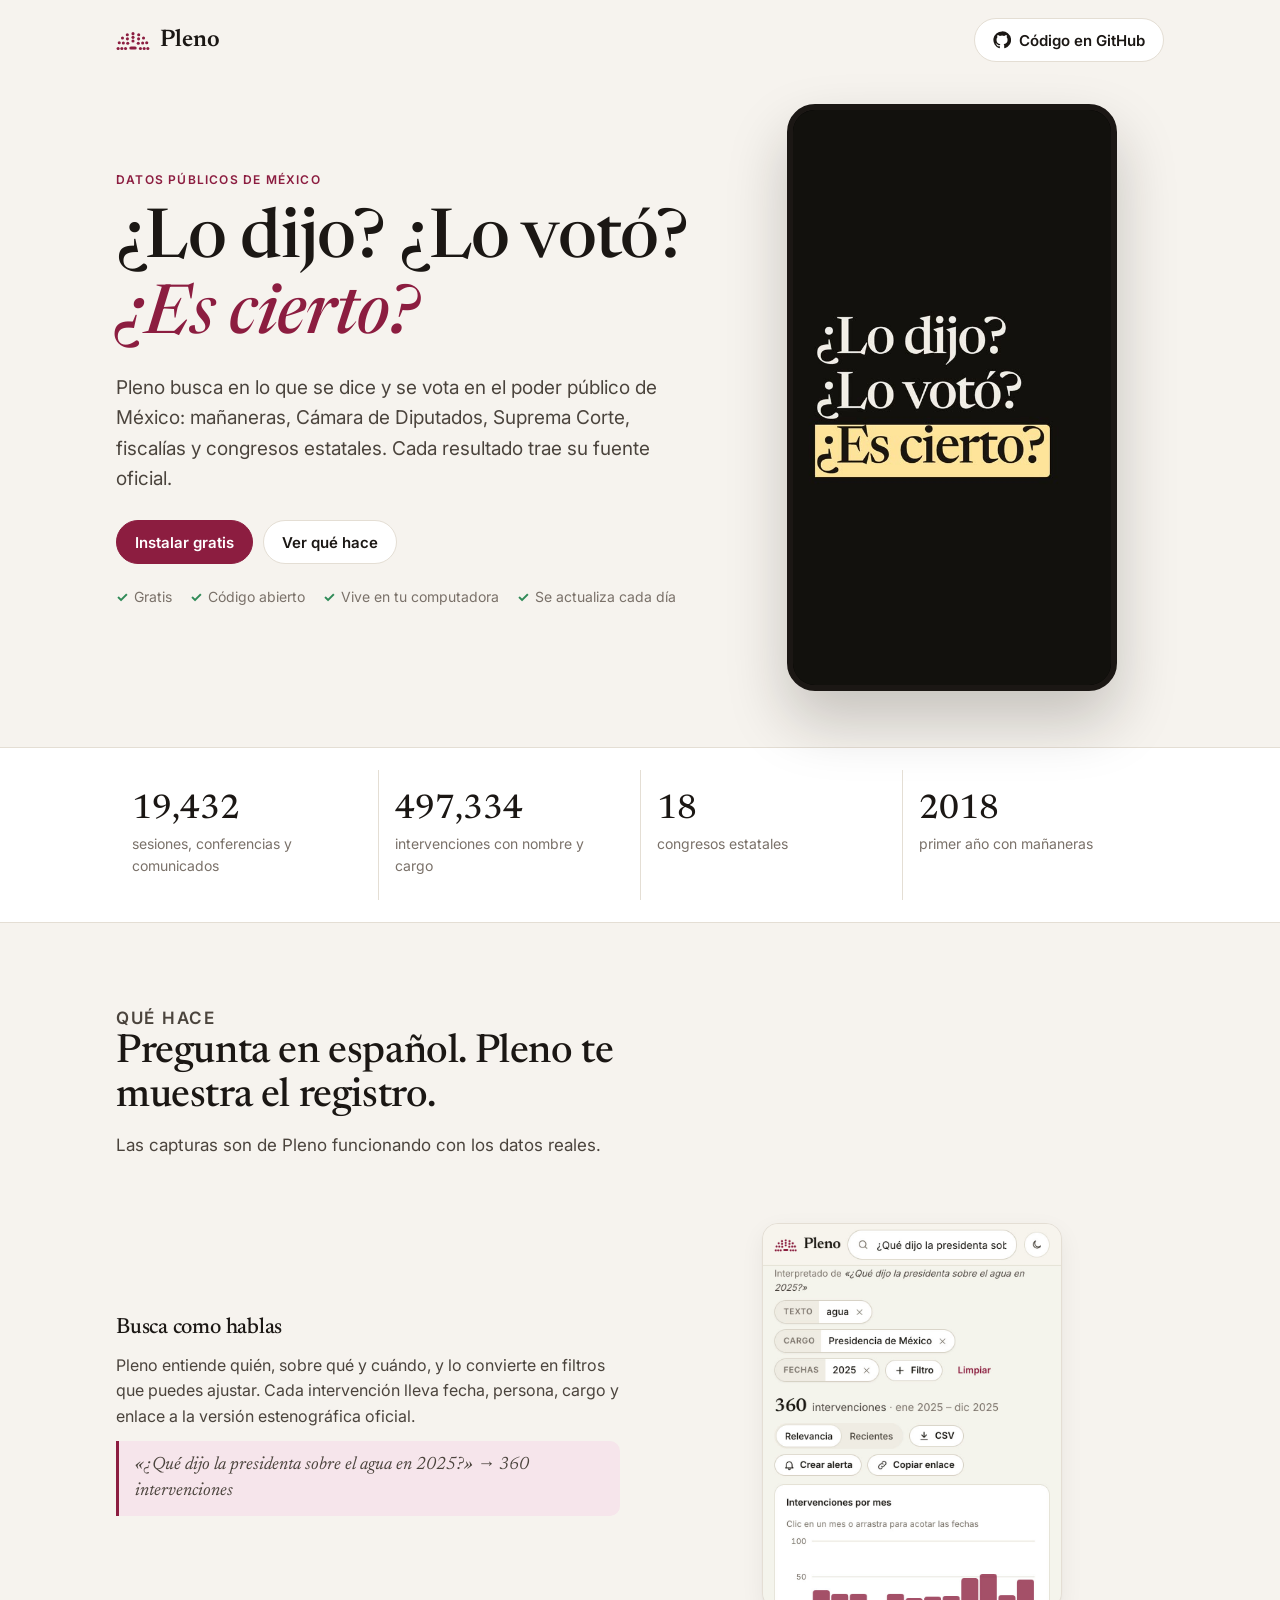
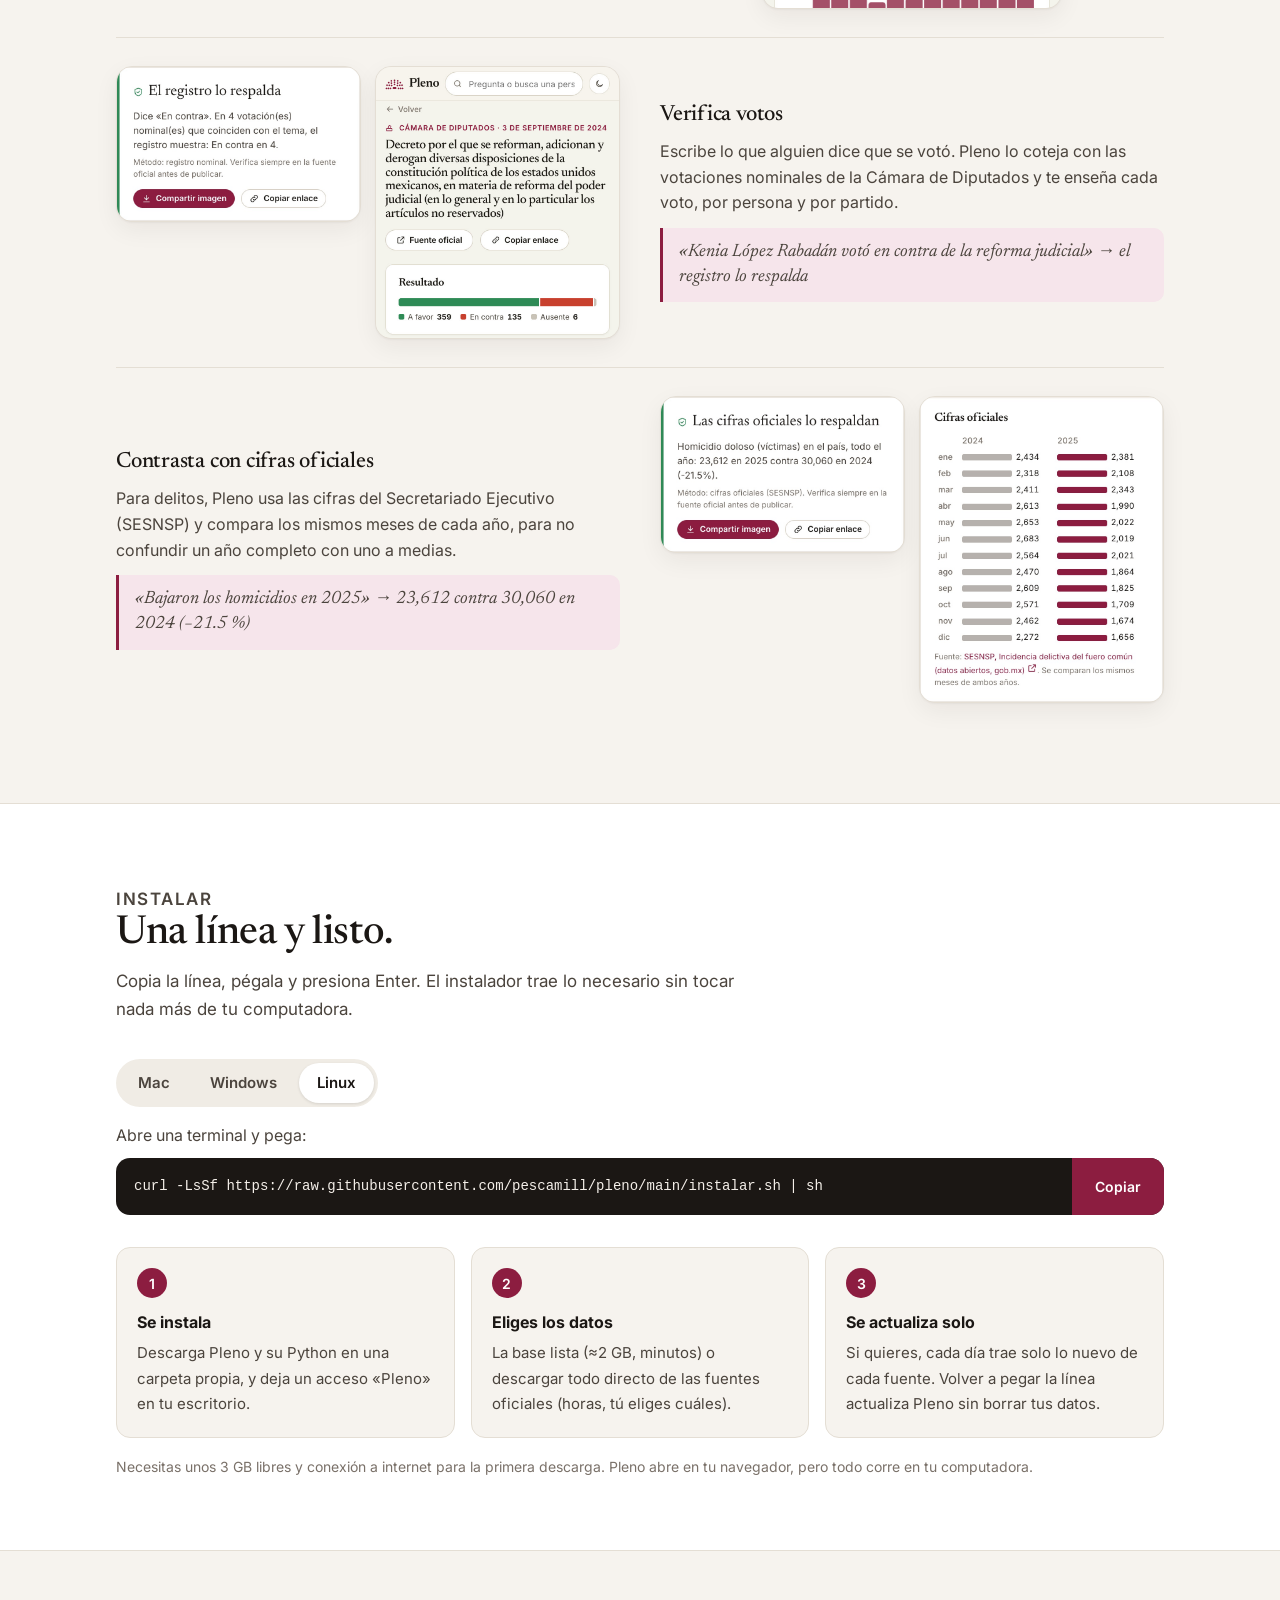
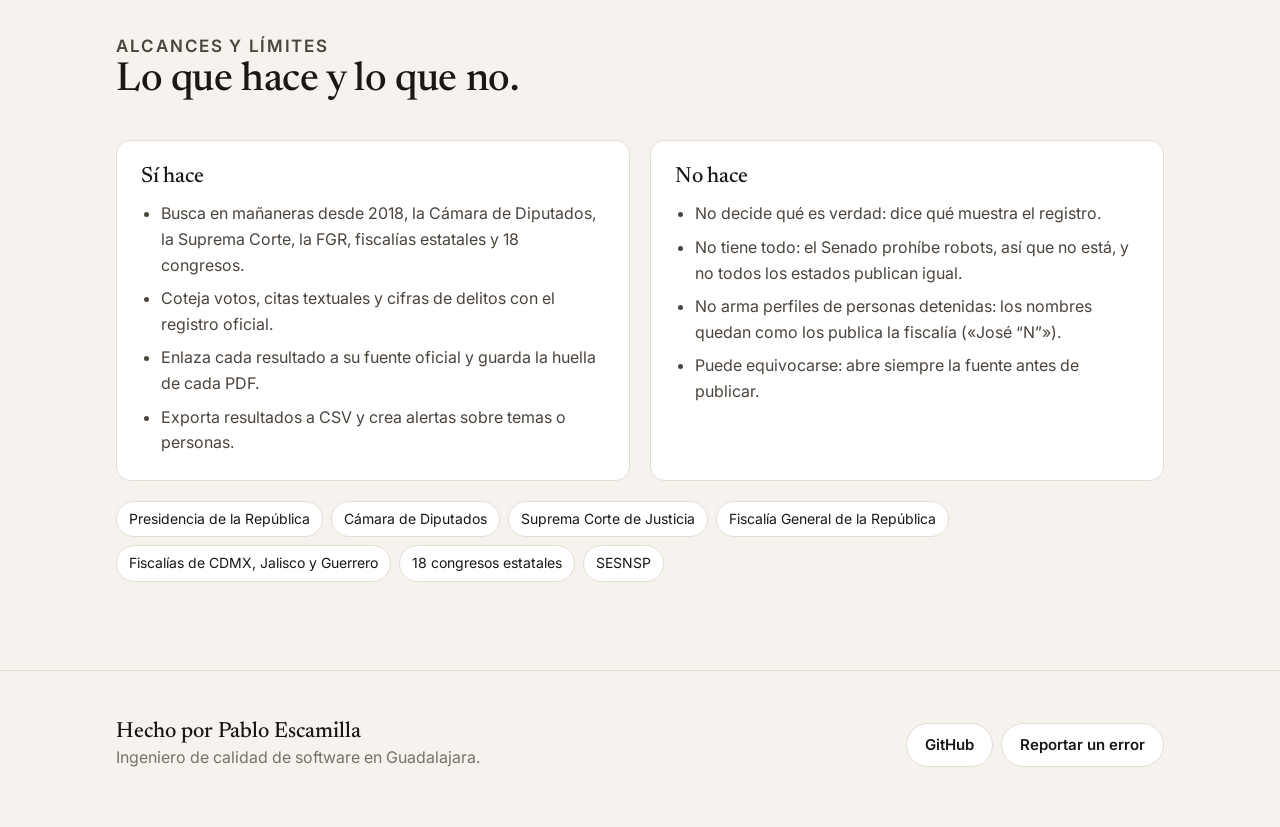
==== sitio/index.html @ 51d38760 "Página de presentación en GitHub Pages" ====
<!doctype html>
<html lang="es">
<head>
<meta charset="utf-8">
<meta name="viewport" content="width=device-width, initial-scale=1">
<title>Pleno</title>
<meta name="description" content="Busca y verifica lo que se dice y se vota en el poder público de México. Gratis, en tu computadora, con la fuente oficial de cada resultado.">
<meta property="og:title" content="Pleno: ¿lo dijo? ¿lo votó? ¿es cierto?">
<meta property="og:description" content="Mañaneras, Cámara de Diputados, Suprema Corte, fiscalías, 18 congresos estatales y cifras oficiales de delitos, en tu computadora.">
<meta property="og:image" content="https://pescamill.github.io/pleno/img/og.png">
<meta property="og:url" content="https://pescamill.github.io/pleno/">
<meta property="og:type" content="website">
<meta name="twitter:card" content="summary_large_image">
<link rel="icon" href="data:image/svg+xml,%3Csvg xmlns='http://www.w3.org/2000/svg' viewBox='0 0 32 22' fill='%238c1d40'%3E%3Ccircle cx='9' cy='19' r='1.6'/%3E%3Ccircle cx='11.05' cy='14.05' r='1.6'/%3E%3Ccircle cx='16' cy='12' r='1.6'/%3E%3Ccircle cx='20.95' cy='14.05' r='1.6'/%3E%3Ccircle cx='23' cy='19' r='1.6'/%3E%3Ccircle cx='5.5' cy='19' r='1.6'/%3E%3Ccircle cx='10.75' cy='9.91' r='1.6'/%3E%3Ccircle cx='16' cy='8.5' r='1.6'/%3E%3Ccircle cx='21.25' cy='9.91' r='1.6'/%3E%3Ccircle cx='26.5' cy='19' r='1.6'/%3E%3Ccircle cx='16' cy='5' r='1.6'/%3E%3C/svg%3E">
<link rel="preconnect" href="https://fonts.googleapis.com">
<link rel="preconnect" href="https://fonts.gstatic.com" crossorigin>
<link rel="stylesheet" href="https://fonts.googleapis.com/css2?family=Inter:wght@400;500;600;700&family=Newsreader:ital,opsz,wght@0,6..72,400;0,6..72,500;0,6..72,600;1,6..72,400&display=swap">
<style>
:root {
  --bg: #f6f3ee; --surface: #ffffff; --surface-2: #f0ece5; --ink: #1b1714; --ink-2: #4b443d; --muted: #7a7169;
  --line: #e4ded4; --accent: #8c1d40; --accent-hover: #741634; --accent-ink: #fff; --accent-soft: #f6e5eb;
  --ok: #2f8a57; --code-bg: #1b1714; --code-ink: #f4efe9;
  --shadow: 0 1px 2px rgba(27,23,20,.04), 0 8px 24px rgba(27,23,20,.06);
  --sans: "Inter", ui-sans-serif, system-ui, -apple-system, "Segoe UI", Roboto, sans-serif;
  --serif: "Newsreader", "Iowan Old Style", Georgia, serif;
  --mono: ui-monospace, "SF Mono", Menlo, Consolas, monospace;
  color-scheme: light;
}
@media (prefers-color-scheme: dark) {
  :root:not([data-theme="light"]) {
    --bg: #12100f; --surface: #1b1816; --surface-2: #24201d; --ink: #f4efe9; --ink-2: #d2c9bf; --muted: #9d948b;
    --line: #2e2925; --accent: #e67d9f; --accent-hover: #f093b1; --accent-ink: #1d0811; --accent-soft: #3a1b26;
    --ok: #4fbf80; --code-bg: #0b0a09; --code-ink: #f4efe9; --shadow: 0 0 0 1px rgba(255,255,255,.03);
    color-scheme: dark;
  }
}
:root[data-theme="dark"] {
  --bg: #12100f; --surface: #1b1816; --surface-2: #24201d; --ink: #f4efe9; --ink-2: #d2c9bf; --muted: #9d948b;
  --line: #2e2925; --accent: #e67d9f; --accent-hover: #f093b1; --accent-ink: #1d0811; --accent-soft: #3a1b26;
  --ok: #4fbf80; --code-bg: #0b0a09; --code-ink: #f4efe9; --shadow: 0 0 0 1px rgba(255,255,255,.03);
  color-scheme: dark;
}
* { box-sizing: border-box; }
html { -webkit-text-size-adjust: 100%; scroll-behavior: smooth; }
body { margin: 0; background: var(--bg); color: var(--ink); font: 16px/1.6 var(--sans); }
a { color: var(--accent); }
img, video { max-width: 100%; height: auto; display: block; }
.wrap { max-width: 1080px; margin: 0 auto; padding: 0 16px; }
h1, h2, h3 { font-family: var(--serif); font-weight: 500; line-height: 1.12; margin: 0; letter-spacing: -.01em; }
h2 { font-size: clamp(28px, 5vw, 40px); }
h3 { font-size: 22px; }
p { margin: 0; }
.eyebrow { font: 600 12px/1.4 var(--sans); letter-spacing: .1em; text-transform: uppercase; color: var(--accent); }
.muted { color: var(--muted); }

header.top { padding: 18px 0; }
header.top .wrap { display: flex; align-items: center; justify-content: space-between; gap: 12px; }
.brand { display: flex; align-items: center; gap: 10px; color: var(--ink); text-decoration: none; font: 600 24px/1 var(--serif); }
.brand svg { width: 34px; height: 24px; color: var(--accent); }
.btn { display: inline-flex; align-items: center; justify-content: center; gap: 8px; min-height: 44px; padding: 0 18px; border-radius: 999px;
  font: 600 15px/1 var(--sans); text-decoration: none; border: 1px solid var(--line); color: var(--ink); background: var(--surface); cursor: pointer; }
.btn:hover { border-color: var(--muted); }
.btn.primary { background: var(--accent); border-color: var(--accent); color: var(--accent-ink); }
.btn.primary:hover { background: var(--accent-hover); }
.btn svg { width: 18px; height: 18px; }

.hero { padding: 24px 0 56px; }
.hero .wrap { display: grid; grid-template-columns: minmax(0, 1.15fr) minmax(0, .85fr); gap: 48px; align-items: center; }
.hero h1 { font-size: clamp(40px, 7.5vw, 68px); margin: 14px 0 18px; }
.hero h1 em { font-style: italic; color: var(--accent); }
.lede { font-size: 19px; color: var(--ink-2); max-width: 34em; }
.cta { display: flex; flex-wrap: wrap; gap: 10px; margin-top: 26px; }
.facts { display: flex; flex-wrap: wrap; gap: 6px 18px; margin-top: 22px; font-size: 14px; color: var(--muted); padding: 0; list-style: none; }
.facts li::before { content: "✓"; color: var(--ok); font-weight: 700; margin-right: 6px; }
.phone { justify-self: center; width: min(100%, 330px); aspect-ratio: 9 / 16; border-radius: 28px; overflow: hidden; background: #000;
  box-shadow: 0 30px 60px rgba(27,23,20,.22); border: 6px solid var(--ink); }
.phone video { width: 100%; height: 100%; object-fit: cover; }

.numbers { border-top: 1px solid var(--line); border-bottom: 1px solid var(--line); background: var(--surface); }
.numbers dl { display: grid; grid-template-columns: repeat(4, minmax(0, 1fr)); margin: 0; }
.numbers div { padding: 22px 16px; border-left: 1px solid var(--line); }
.numbers div:first-child { border-left: 0; }
.numbers dd { margin: 0; font: 500 34px/1.1 var(--serif); }
.numbers dt { color: var(--muted); font-size: 14px; margin-top: 4px; }

section.block { padding: 72px 0; }
.section-head { max-width: 40em; margin-bottom: 36px; }
.section-head p { margin-top: 12px; color: var(--ink-2); font-size: 17px; }

.feature { display: grid; grid-template-columns: minmax(0, 1fr) minmax(0, 1fr); gap: 40px; align-items: center; padding: 28px 0; }
.feature + .feature { border-top: 1px solid var(--line); }
.feature:nth-of-type(even) .shots { order: -1; }
.feature .text p { margin-top: 12px; color: var(--ink-2); }
.feature .ask { margin-top: 16px; padding: 12px 16px; border-left: 3px solid var(--accent); background: var(--accent-soft); border-radius: 0 10px 10px 0;
  font: italic 18px/1.4 var(--serif); }
.shots { display: flex; gap: 14px; justify-content: center; align-items: flex-start; }
.shot { width: min(100%, 300px); border-radius: 16px; border: 1px solid var(--line); box-shadow: var(--shadow); background: var(--surface); }
.shots.pair .shot { width: calc(50% - 7px); }

.install { background: var(--surface); border-top: 1px solid var(--line); border-bottom: 1px solid var(--line); }
.tabs { display: inline-flex; gap: 4px; padding: 4px; background: var(--surface-2); border-radius: 999px; margin-bottom: 16px; }
.tabs button { min-height: 40px; padding: 0 18px; border: 0; border-radius: 999px; background: transparent; color: var(--ink-2); font: 600 15px var(--sans); cursor: pointer; }
.tabs button[aria-selected="true"] { background: var(--surface); color: var(--ink); box-shadow: 0 1px 3px rgba(27,23,20,.12); }
.cmd-where { color: var(--ink-2); margin-bottom: 10px; }
.cmd { display: flex; align-items: stretch; background: var(--code-bg); color: var(--code-ink); border-radius: 14px; overflow: hidden; }
.cmd code { flex: 1; min-width: 0; padding: 18px; font: 14px/1.5 var(--mono); overflow-x: auto; white-space: nowrap; }
.cmd button { flex: none; border: 0; padding: 0 18px; background: var(--accent); color: var(--accent-ink); font: 600 14px var(--sans); cursor: pointer; min-width: 92px; }
.steps { list-style: none; padding: 0; margin: 32px 0 0; display: grid; grid-template-columns: repeat(3, minmax(0, 1fr)); gap: 16px; counter-reset: s; }
.steps li { counter-increment: s; padding: 20px; border: 1px solid var(--line); border-radius: 14px; background: var(--bg); }
.steps li::before { content: counter(s); display: grid; place-items: center; width: 30px; height: 30px; border-radius: 50%; background: var(--accent); color: var(--accent-ink);
  font: 600 14px var(--sans); margin-bottom: 12px; }
.steps b { display: block; margin-bottom: 4px; }
.steps span { color: var(--ink-2); font-size: 15px; }
.req { margin-top: 18px; font-size: 14px; color: var(--muted); }

.two { display: grid; grid-template-columns: minmax(0, 1fr) minmax(0, 1fr); gap: 20px; }
.card { padding: 24px; border: 1px solid var(--line); border-radius: 14px; background: var(--surface); }
.card h3 { margin-bottom: 12px; }
.card ul { margin: 0; padding-left: 20px; color: var(--ink-2); }
.card li + li { margin-top: 8px; }
.sources { display: flex; flex-wrap: wrap; gap: 8px; margin-top: 20px; padding: 0; list-style: none; }
.sources li { padding: 6px 12px; border: 1px solid var(--line); border-radius: 999px; background: var(--surface); font-size: 14px; }

footer { padding: 48px 0 56px; border-top: 1px solid var(--line); }
footer .wrap { display: flex; flex-wrap: wrap; gap: 16px 32px; justify-content: space-between; align-items: center; }
footer .by { font: 500 22px/1.2 var(--serif); }
footer nav { display: flex; flex-wrap: wrap; gap: 8px; }

@media (max-width: 820px) {
  .hero .wrap, .feature, .two { grid-template-columns: minmax(0, 1fr); gap: 28px; }
  .feature:nth-of-type(even) .shots { order: 0; }
  .shots.pair { flex-direction: column; align-items: center; }
  .shots.pair .shot, .shot { width: min(100%, 340px); }
  .numbers dl { grid-template-columns: repeat(2, minmax(0, 1fr)); }
  .numbers div:nth-child(3) { border-left: 0; }
  .numbers div:nth-child(n+3) { border-top: 1px solid var(--line); }
  .steps { grid-template-columns: minmax(0, 1fr); }
  section.block { padding: 52px 0; }
  .phone { width: min(100%, 280px); }
}
@media (max-width: 420px) {
  .top .btn span { display: none; }
  .numbers dd { font-size: 28px; }
  .cmd { flex-direction: column; }
  .cmd button { min-height: 44px; }
}
@media (prefers-reduced-motion: reduce) { html { scroll-behavior: auto; } }
</style>
</head>
<body>

<header class="top">
  <div class="wrap">
    <a class="brand" href="./" aria-label="Pleno">
      <svg viewBox="0 0 32 22" fill="currentColor" aria-hidden="true"><circle cx="9.00" cy="19.00" r="1.45"/><circle cx="11.05" cy="14.05" r="1.45"/><circle cx="16.00" cy="12.00" r="1.45"/><circle cx="20.95" cy="14.05" r="1.45"/><circle cx="23.00" cy="19.00" r="1.45"/><circle cx="5.50" cy="19.00" r="1.45"/><circle cx="6.91" cy="13.75" r="1.45"/><circle cx="10.75" cy="9.91" r="1.45"/><circle cx="16.00" cy="8.50" r="1.45"/><circle cx="21.25" cy="9.91" r="1.45"/><circle cx="25.09" cy="13.75" r="1.45"/><circle cx="26.50" cy="19.00" r="1.45"/><circle cx="2.00" cy="19.00" r="1.45"/><circle cx="3.07" cy="13.64" r="1.45"/><circle cx="6.10" cy="9.10" r="1.45"/><circle cx="10.64" cy="6.07" r="1.45"/><circle cx="16.00" cy="5.00" r="1.45"/><circle cx="21.36" cy="6.07" r="1.45"/><circle cx="25.90" cy="9.10" r="1.45"/><circle cx="28.93" cy="13.64" r="1.45"/><circle cx="30.00" cy="19.00" r="1.45"/><rect x="12.5" y="17" width="7" height="3" rx="1.5"/></svg>
      Pleno
    </a>
    <a class="btn" href="https://github.com/pescamill/pleno">
      <svg viewBox="0 0 24 24" fill="currentColor" aria-hidden="true"><path d="M12 .5a11.5 11.5 0 0 0-3.64 22.41c.58.1.79-.25.79-.56v-2c-3.2.7-3.87-1.37-3.87-1.37-.53-1.33-1.28-1.69-1.28-1.69-1.05-.71.08-.7.08-.7 1.16.08 1.77 1.19 1.77 1.19 1.03 1.77 2.7 1.26 3.36.96.1-.75.4-1.26.73-1.55-2.55-.29-5.24-1.28-5.24-5.69 0-1.26.45-2.29 1.19-3.1-.12-.29-.52-1.46.11-3.05 0 0 .97-.31 3.17 1.18a11 11 0 0 1 5.77 0c2.2-1.49 3.17-1.18 3.17-1.18.63 1.59.23 2.76.11 3.05.74.81 1.19 1.84 1.19 3.1 0 4.42-2.69 5.39-5.26 5.68.41.36.78 1.06.78 2.14v3.17c0 .31.21.67.8.56A11.5 11.5 0 0 0 12 .5Z"/></svg>
      <span>Código en GitHub</span>
    </a>
  </div>
</header>

<main>
  <section class="hero">
    <div class="wrap">
      <div>
        <p class="eyebrow">Datos públicos de México</p>
        <h1>¿Lo dijo? ¿Lo votó? <em>¿Es cierto?</em></h1>
        <p class="lede">Pleno busca en lo que se dice y se vota en el poder público de México: mañaneras, Cámara de Diputados, Suprema Corte, fiscalías y congresos estatales. Cada resultado trae su fuente oficial.</p>
        <div class="cta">
          <a class="btn primary" href="#instalar">Instalar gratis</a>
          <a class="btn" href="#que-hace">Ver qué hace</a>
        </div>
        <ul class="facts">
          <li>Gratis</li><li>Código abierto</li><li>Vive en tu computadora</li><li>Se actualiza cada día</li>
        </ul>
      </div>
      <div class="phone">
        <video src="reel.mp4" poster="img/poster.jpg" autoplay muted loop playsinline preload="metadata" aria-label="Video de presentación de Pleno"></video>
      </div>
    </div>
  </section>

  <section class="numbers" aria-label="Lo que contiene">
    <div class="wrap">
      <dl>
        <div><dd>19,432</dd><dt>sesiones, conferencias y comunicados</dt></div>
        <div><dd>497,334</dd><dt>intervenciones con nombre y cargo</dt></div>
        <div><dd>18</dd><dt>congresos estatales</dt></div>
        <div><dd>2018</dd><dt>primer año con mañaneras</dt></div>
      </dl>
    </div>
  </section>

  <section class="block" id="que-hace">
    <div class="wrap">
      <div class="section-head">
        <p class="eyebrow">Qué hace</p>
        <h2>Pregunta en español. Pleno te muestra el registro.</h2>
        <p>Las capturas son de Pleno funcionando con los datos reales.</p>
      </div>

      <article class="feature">
        <div class="text">
          <h3>Busca como hablas</h3>
          <p>Pleno entiende quién, sobre qué y cuándo, y lo convierte en filtros que puedes ajustar. Cada intervención lleva fecha, persona, cargo y enlace a la versión estenográfica oficial.</p>
          <p class="ask">«¿Qué dijo la presidenta sobre el agua en 2025?» → 360 intervenciones</p>
        </div>
        <div class="shots"><img class="shot" src="img/buscar.jpg" alt="Resultados de búsqueda: 360 intervenciones de la Presidencia sobre agua en 2025, con gráfica por mes" loading="lazy" width="840" height="1080"></div>
      </article>

      <article class="feature">
        <div class="text">
          <h3>Verifica votos</h3>
          <p>Escribe lo que alguien dice que se votó. Pleno lo coteja con las votaciones nominales de la Cámara de Diputados y te enseña cada voto, por persona y por partido.</p>
          <p class="ask">«Kenia López Rabadán votó en contra de la reforma judicial» → el registro lo respalda</p>
        </div>
        <div class="shots pair">
          <img class="shot" src="img/voto.jpg" alt="Verificación: el registro lo respalda, en contra en 4 votaciones nominales" loading="lazy" width="776" height="494">
          <img class="shot" src="img/votacion.jpg" alt="Votación de la reforma judicial del 3 de septiembre de 2024: 359 a favor, 135 en contra, 6 ausentes" loading="lazy" width="840" height="940">
        </div>
      </article>

      <article class="feature">
        <div class="text">
          <h3>Contrasta con cifras oficiales</h3>
          <p>Para delitos, Pleno usa las cifras del Secretariado Ejecutivo (SESNSP) y compara los mismos meses de cada año, para no confundir un año completo con uno a medias.</p>
          <p class="ask">«Bajaron los homicidios en 2025» → 23,612 contra 30,060 en 2024 (−21.5 %)</p>
        </div>
        <div class="shots pair">
          <img class="shot" src="img/cifra.jpg" alt="Verificación: las cifras oficiales lo respaldan" loading="lazy" width="776" height="494">
          <img class="shot" src="img/cifra-tabla.jpg" alt="Tabla mensual de homicidio doloso, 2024 contra 2025" loading="lazy" width="776" height="972">
        </div>
      </article>
    </div>
  </section>

  <section class="block install" id="instalar">
    <div class="wrap">
      <div class="section-head">
        <p class="eyebrow">Instalar</p>
        <h2>Una línea y listo.</h2>
        <p>Copia la línea, pégala y presiona Enter. El instalador trae lo necesario sin tocar nada más de tu computadora.</p>
      </div>

      <div class="tabs" role="tablist" aria-label="Sistema operativo">
        <button role="tab" id="tab-mac" aria-controls="panel" data-os="mac">Mac</button>
        <button role="tab" id="tab-win" aria-controls="panel" data-os="win">Windows</button>
        <button role="tab" id="tab-linux" aria-controls="panel" data-os="linux">Linux</button>
      </div>
      <div id="panel" role="tabpanel">
        <p class="cmd-where" id="where"></p>
        <div class="cmd"><code id="cmd"></code><button type="button" id="copy">Copiar</button></div>
      </div>

      <ol class="steps">
        <li><b>Se instala</b><span>Descarga Pleno y su Python en una carpeta propia, y deja un acceso «Pleno» en tu escritorio.</span></li>
        <li><b>Eliges los datos</b><span>La base lista (≈2 GB, minutos) o descargar todo directo de las fuentes oficiales (horas, tú eliges cuáles).</span></li>
        <li><b>Se actualiza solo</b><span>Si quieres, cada día trae solo lo nuevo de cada fuente. Volver a pegar la línea actualiza Pleno sin borrar tus datos.</span></li>
      </ol>
      <p class="req">Necesitas unos 3 GB libres y conexión a internet para la primera descarga. Pleno abre en tu navegador, pero todo corre en tu computadora.</p>
    </div>
  </section>

  <section class="block">
    <div class="wrap">
      <div class="section-head">
        <p class="eyebrow">Alcances y límites</p>
        <h2>Lo que hace y lo que no.</h2>
      </div>
      <div class="two">
        <div class="card">
          <h3>Sí hace</h3>
          <ul>
            <li>Busca en mañaneras desde 2018, la Cámara de Diputados, la Suprema Corte, la FGR, fiscalías estatales y 18 congresos.</li>
            <li>Coteja votos, citas textuales y cifras de delitos con el registro oficial.</li>
            <li>Enlaza cada resultado a su fuente oficial y guarda la huella de cada PDF.</li>
            <li>Exporta resultados a CSV y crea alertas sobre temas o personas.</li>
          </ul>
        </div>
        <div class="card">
          <h3>No hace</h3>
          <ul>
            <li>No decide qué es verdad: dice qué muestra el registro.</li>
            <li>No tiene todo: el Senado prohíbe robots, así que no está, y no todos los estados publican igual.</li>
            <li>No arma perfiles de personas detenidas: los nombres quedan como los publica la fiscalía («José “N”»).</li>
            <li>Puede equivocarse: abre siempre la fuente antes de publicar.</li>
          </ul>
        </div>
      </div>
      <ul class="sources" aria-label="Fuentes">
        <li>Presidencia de la República</li><li>Cámara de Diputados</li><li>Suprema Corte de Justicia</li><li>Fiscalía General de la República</li>
        <li>Fiscalías de CDMX, Jalisco y Guerrero</li><li>18 congresos estatales</li><li>SESNSP</li>
      </ul>
    </div>
  </section>
</main>

<footer>
  <div class="wrap">
    <div>
      <p class="by">Hecho por Pablo Escamilla</p>
      <p class="muted">Ingeniero de calidad de software en Guadalajara.</p>
    </div>
    <nav>
      <a class="btn" href="https://github.com/pescamill">GitHub</a>
      <a class="btn" href="https://github.com/pescamill/pleno/issues">Reportar un error</a>
    </nav>
  </div>
</footer>

<script>
const BASE = "https://raw.githubusercontent.com/pescamill/pleno/main/";
const OS = {
  mac: { where: "Abre Terminal (búscala con ⌘ + espacio) y pega:", cmd: `curl -LsSf ${BASE}instalar.sh | sh` },
  linux: { where: "Abre una terminal y pega:", cmd: `curl -LsSf ${BASE}instalar.sh | sh` },
  win: { where: "Abre PowerShell (búscalo en el menú Inicio) y pega:", cmd: `irm ${BASE}instalar.ps1 | iex` },
};
const tabs = [...document.querySelectorAll("[data-os]")];
function pick(os) {
  tabs.forEach(t => { const on = t.dataset.os === os; t.setAttribute("aria-selected", on); t.tabIndex = on ? 0 : -1; });
  document.getElementById("where").textContent = OS[os].where;
  document.getElementById("cmd").textContent = OS[os].cmd;
}
tabs.forEach((t, i) => {
  t.onclick = () => pick(t.dataset.os);
  t.onkeydown = e => {
    const d = e.key === "ArrowRight" ? 1 : e.key === "ArrowLeft" ? -1 : 0;
    if (d) { const n = tabs[(i + d + tabs.length) % tabs.length]; n.focus(); pick(n.dataset.os); }
  };
});
const ua = navigator.userAgent;
pick(/Windows/.test(ua) ? "win" : /Linux/.test(ua) && !/Android/.test(ua) ? "linux" : "mac");

const copy = document.getElementById("copy");
copy.onclick = async () => {
  const text = document.getElementById("cmd").textContent;
  try { await navigator.clipboard.writeText(text); }
  catch { const r = document.createRange(); r.selectNodeContents(document.getElementById("cmd")); getSelection().removeAllRanges(); getSelection().addRange(r); document.execCommand("copy"); }
  copy.textContent = "Copiado";
  setTimeout(() => (copy.textContent = "Copiar"), 1800);
};
</script>
</body>
</html>
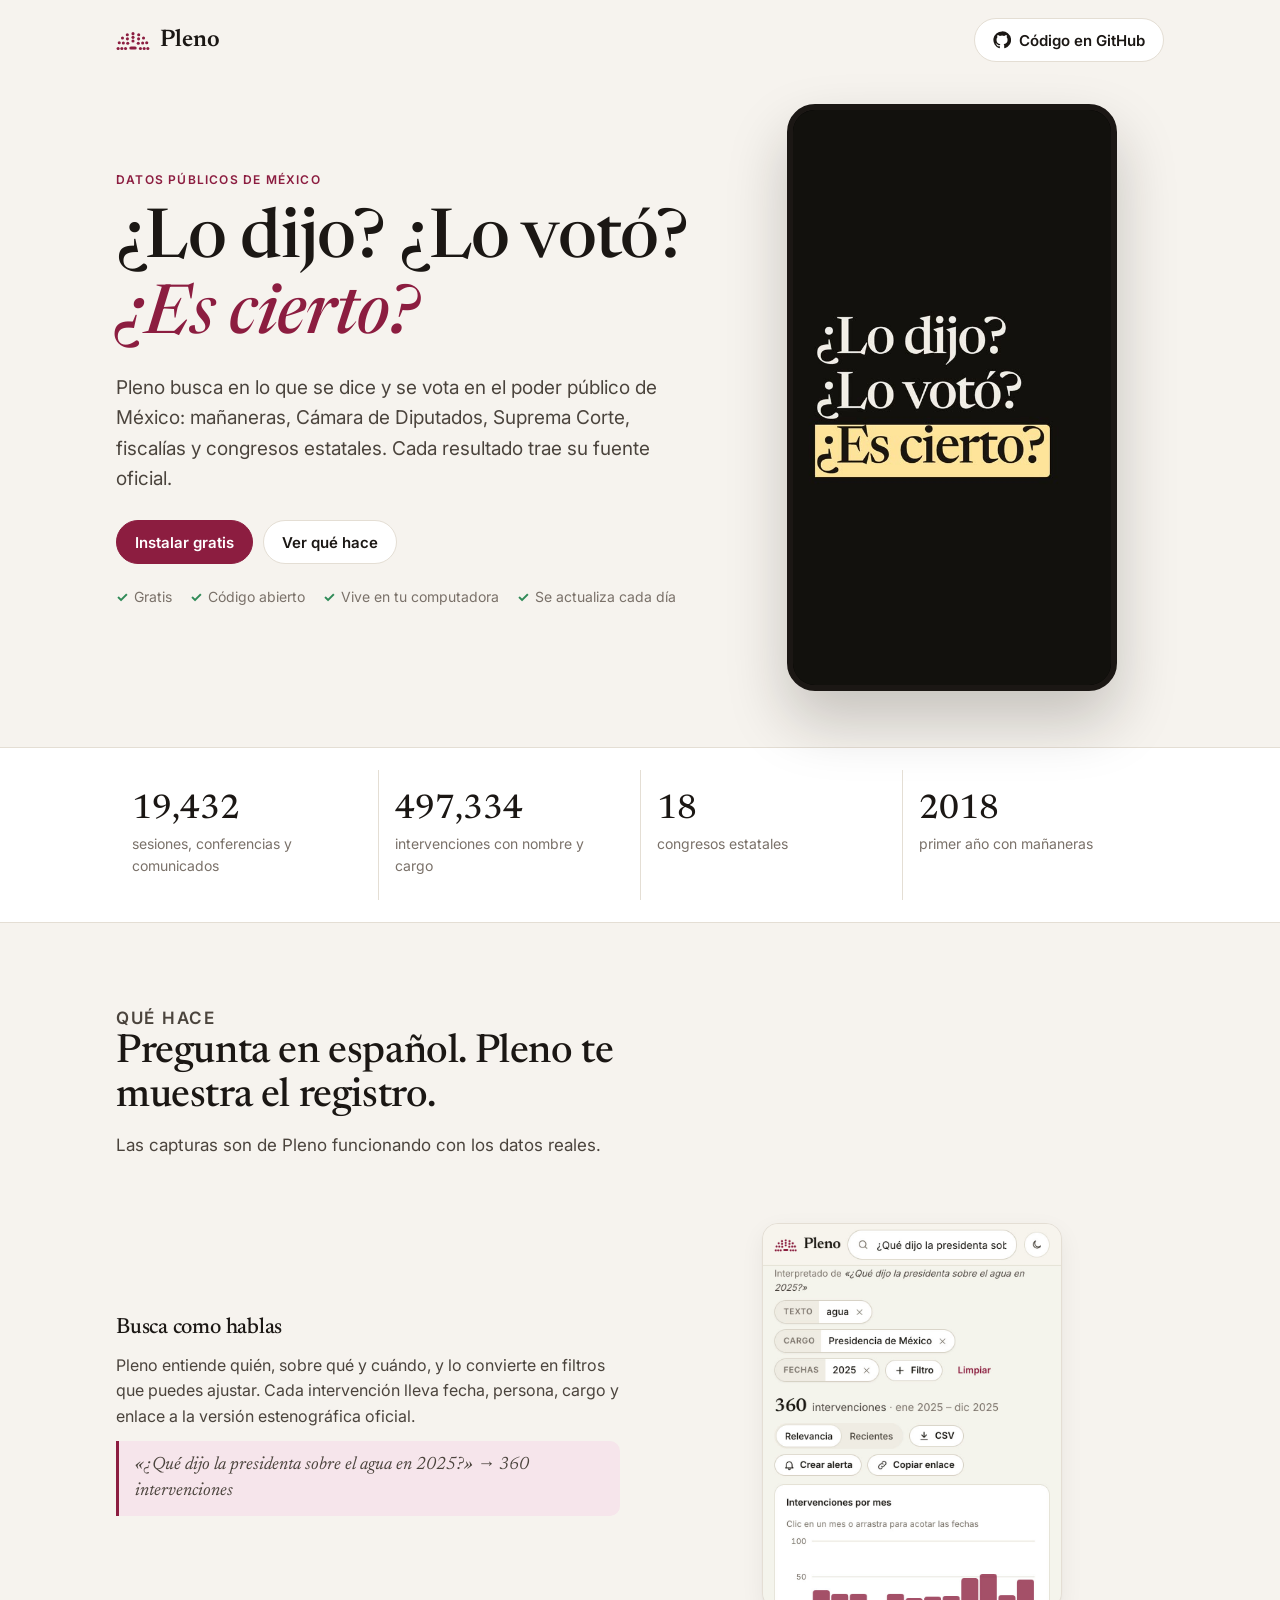
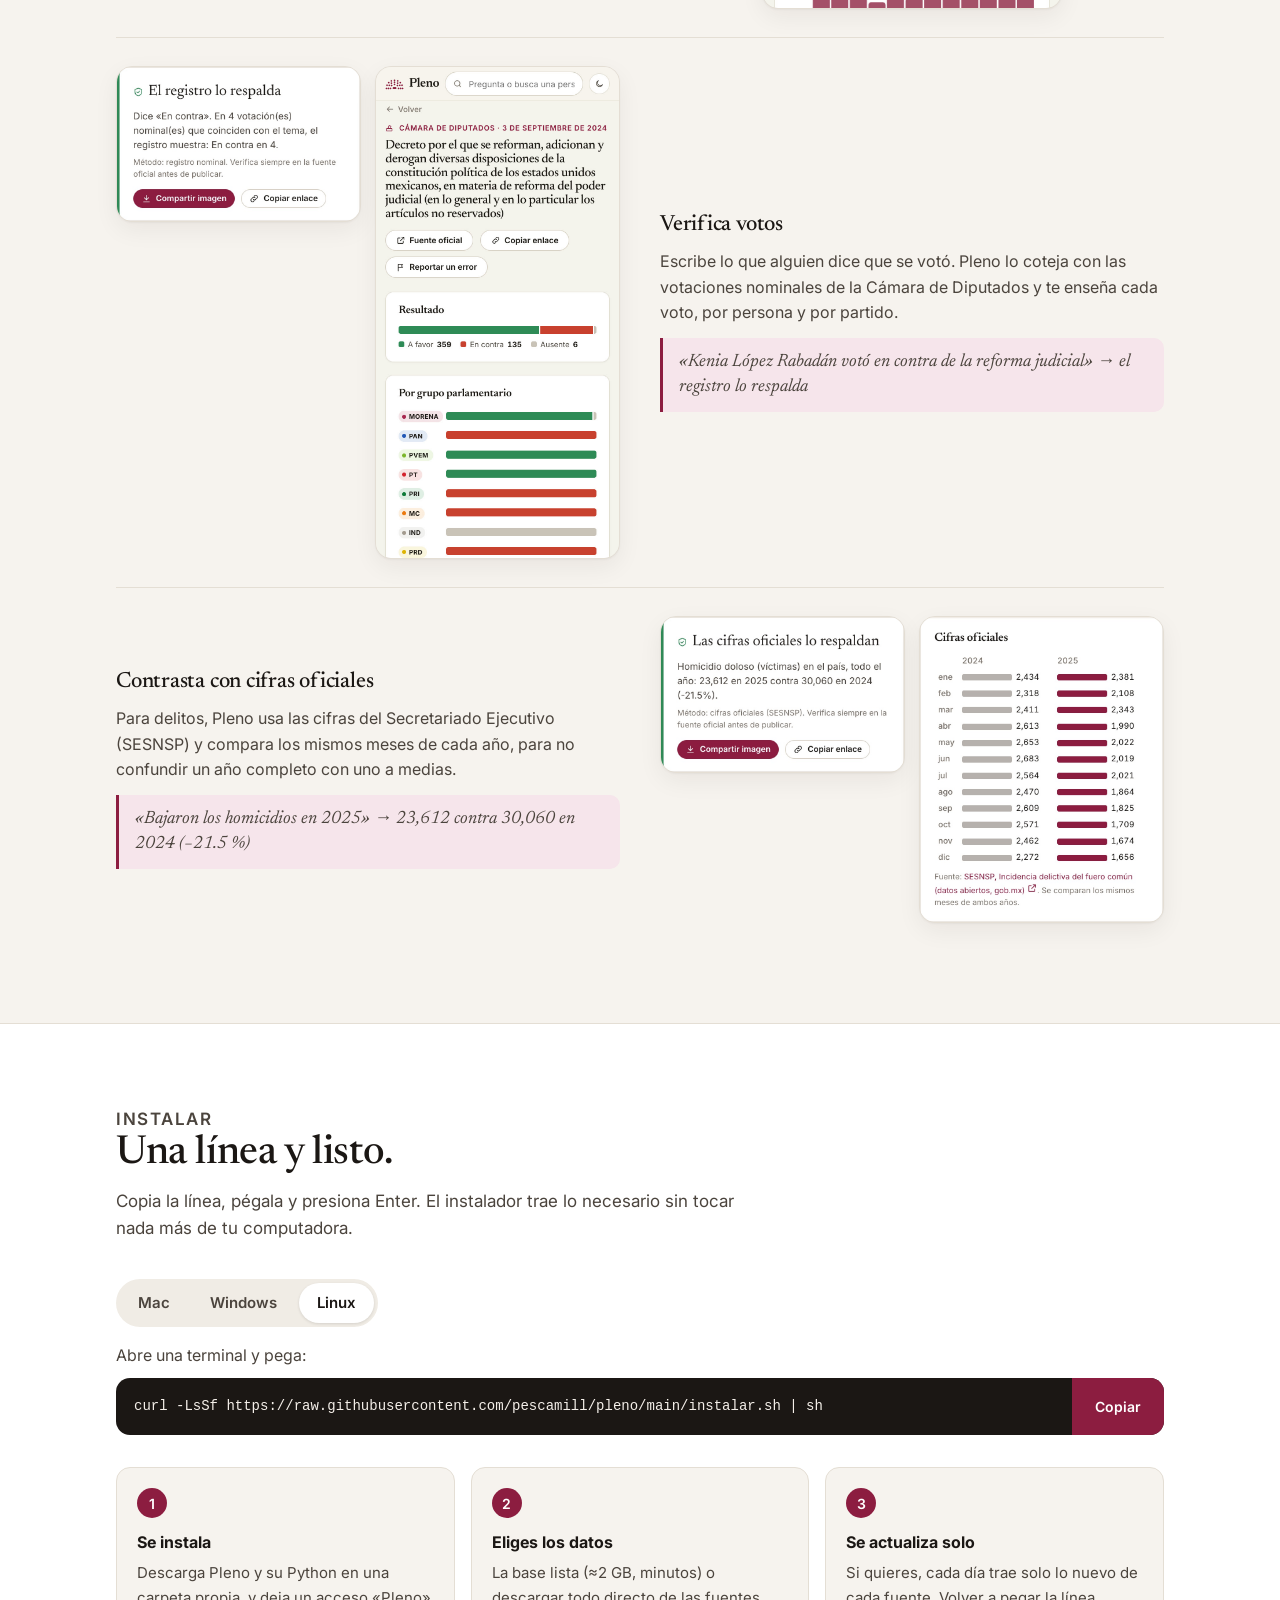
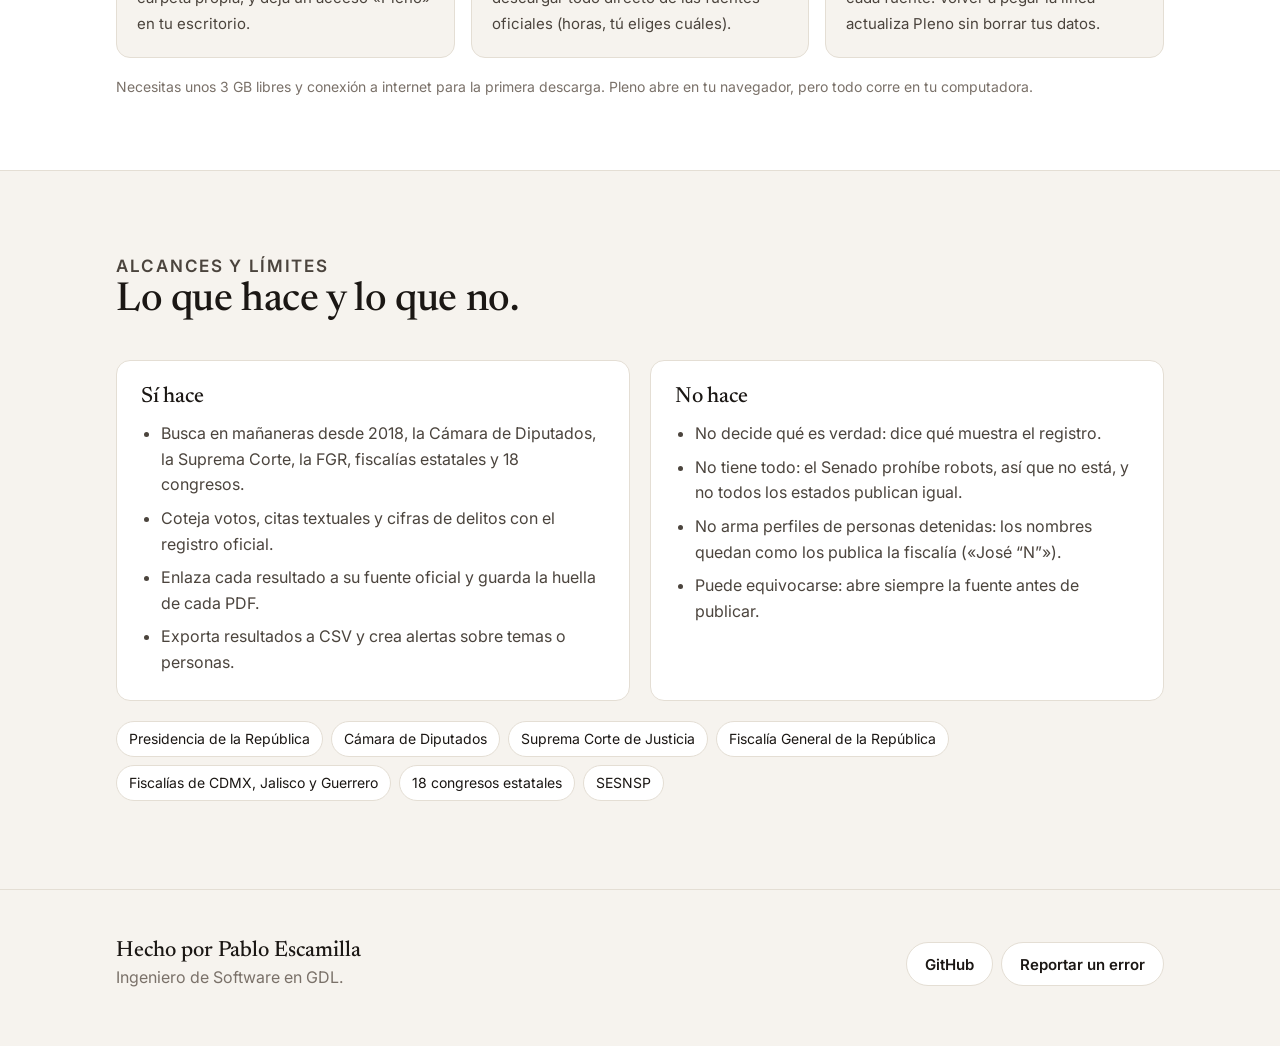
==== commit 916499cc: "Reportes de error, partido de cada voto según el resumen oficial y licencia MIT" ====
--- a/sitio/index.html
+++ b/sitio/index.html
@@ -219,7 +219,7 @@
         </div>
         <div class="shots pair">
           <img class="shot" src="img/voto.jpg" alt="Verificación: el registro lo respalda, en contra en 4 votaciones nominales" loading="lazy" width="776" height="494">
-          <img class="shot" src="img/votacion.jpg" alt="Votación de la reforma judicial del 3 de septiembre de 2024: 359 a favor, 135 en contra, 6 ausentes" loading="lazy" width="840" height="940">
+          <img class="shot" src="img/votacion.jpg" alt="Votación de la reforma judicial del 3 de septiembre de 2024: 359 a favor, 135 en contra, 6 ausentes, con el desglose por partido" loading="lazy" width="840" height="1700">
         </div>
       </article>
 
@@ -302,11 +302,11 @@
   <div class="wrap">
     <div>
       <p class="by">Hecho por Pablo Escamilla</p>
-      <p class="muted">Ingeniero de calidad de software en Guadalajara.</p>
+      <p class="muted">Ingeniero de Software en GDL.</p>
     </div>
     <nav>
       <a class="btn" href="https://github.com/pescamill">GitHub</a>
-      <a class="btn" href="https://github.com/pescamill/pleno/issues">Reportar un error</a>
+      <a class="btn" href="https://github.com/pescamill/pleno/issues/new?template=error-de-datos.yml">Reportar un error</a>
     </nav>
   </div>
 </footer>
